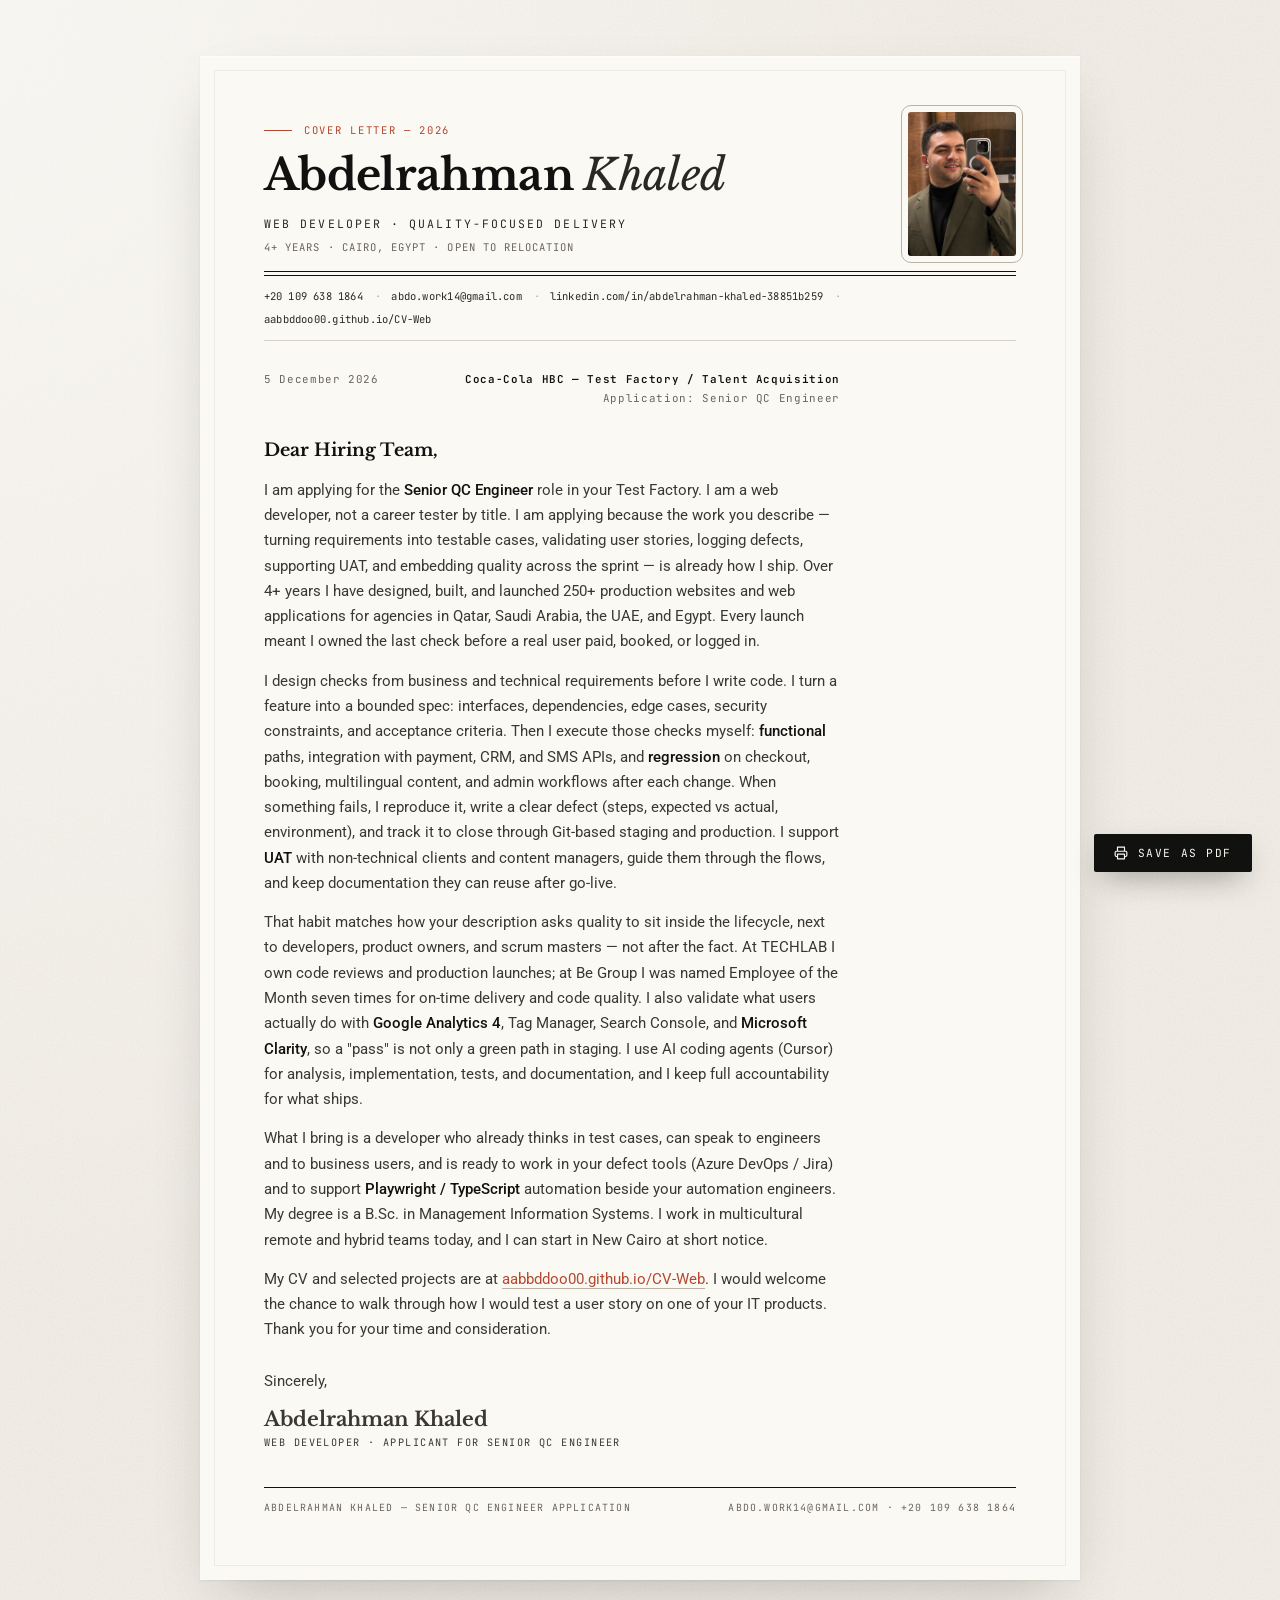
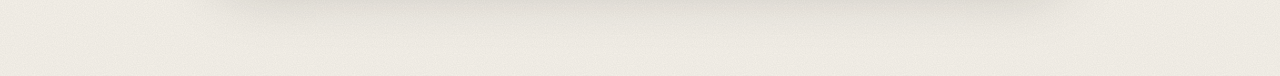
==== cover-letter-qc.html @ 11be7c42 "Add Coca-Cola HBC Senior QC Engineer cover letter Co-authored-by: Cursor <cursoragent@cursor.com>" ====
<!DOCTYPE html>
<html lang="en">

<head>
    <meta charset="UTF-8">
    <meta name="viewport" content="width=device-width, initial-scale=1.0">
    <meta name="description"
        content="Cover Letter - Abdelrahman Khaled - Senior QC Engineer, Coca-Cola HBC Test Factory">
    <meta name="robots" content="noindex, nofollow">
    <meta name="theme-color" content="#f6f2ea">
    <title>Cover Letter | Abdelrahman Khaled — Senior QC Engineer</title>
    <link rel="preconnect" href="https://fonts.googleapis.com">
    <link rel="preconnect" href="https://fonts.gstatic.com" crossorigin>
    <link
        href="https://fonts.googleapis.com/css2?family=Libre+Baskerville:ital,wght@0,400;0,700;1,400&family=Roboto:wght@400;500;700&family=JetBrains+Mono:wght@500;600;700&display=swap"
        rel="stylesheet">
    <link rel="stylesheet" href="cv.css">
</head>

<body>

    <article class="page page--letter" role="document" aria-label="Cover letter of Abdelrahman Khaled">

        <header class="masthead">
            <div class="masthead__text">
                <p class="masthead__kicker">Cover Letter — 2026</p>
                <h1 class="masthead__name">Abdelrahman <em>Khaled</em></h1>
                <p class="masthead__role">Web Developer · Quality-focused delivery</p>
                <p class="masthead__sub">4+ Years · Cairo, Egypt · Open to Relocation</p>
            </div>
            <img class="masthead__photo" src="profile-cv.jpg" alt="Profile photo of Abdelrahman Khaled" width="108"
                height="144">
        </header>

        <address class="contact" aria-label="Contact Information">
            <a href="tel:+201096381864">+20 109 638 1864</a>
            <a href="mailto:abdo.work14@gmail.com">abdo.work14@gmail.com</a>
            <a href="https://www.linkedin.com/in/abdelrahman-khaled-38851b259/" target="_blank"
                rel="noopener noreferrer">linkedin.com/in/abdelrahman-khaled-38851b259</a>
            <a href="https://aabbddoo00.github.io/CV-Web/" target="_blank"
                rel="noopener noreferrer">aabbddoo00.github.io/CV-Web</a>
        </address>

        <div class="letter">

            <div class="letter__meta">
                <p class="letter__date" id="current-date">September 2026</p>
                <p class="letter__to">
                    <span>Coca-Cola HBC — Test Factory / Talent Acquisition</span>
                    <span>Application: Senior QC Engineer</span>
                </p>
            </div>

            <p class="letter__salutation">Dear Hiring Team,</p>

            <div class="letter__body">
                <p>
                    I am applying for the <strong>Senior QC Engineer</strong> role in your Test Factory. I am a web
                    developer, not a career tester by title. I am applying because the work you describe — turning
                    requirements into testable cases, validating user stories, logging defects, supporting UAT, and
                    embedding quality across the sprint — is already how I ship. Over 4+ years I have designed, built,
                    and launched 250+ production websites and web applications for agencies in Qatar, Saudi Arabia, the
                    UAE, and Egypt. Every launch meant I owned the last check before a real user paid, booked, or
                    logged in.
                </p>

                <p>
                    I design checks from business and technical requirements before I write code. I turn a feature into
                    a bounded spec: interfaces, dependencies, edge cases, security constraints, and acceptance
                    criteria. Then I execute those checks myself: <strong>functional</strong> paths, integration with
                    payment, CRM, and SMS APIs, and <strong>regression</strong> on checkout, booking, multilingual
                    content, and admin workflows after each change. When something fails, I reproduce it, write a
                    clear defect (steps, expected vs actual, environment), and track it to close through Git-based
                    staging and production. I support <strong>UAT</strong> with non-technical clients and content
                    managers, guide them through the flows, and keep documentation they can reuse after go-live.
                </p>

                <p>
                    That habit matches how your description asks quality to sit inside the lifecycle, next to
                    developers, product owners, and scrum masters — not after the fact. At TECHLAB I own code reviews
                    and production launches; at Be Group I was named Employee of the Month seven times for on-time
                    delivery and code quality. I also validate what users actually do with
                    <strong>Google Analytics 4</strong>, Tag Manager, Search Console, and <strong>Microsoft
                    Clarity</strong>, so a "pass" is not only a green path in staging. I use AI coding agents (Cursor)
                    for analysis, implementation, tests, and documentation, and I keep full accountability for what
                    ships.
                </p>

                <p>
                    What I bring is a developer who already thinks in test cases, can speak to engineers and to
                    business users, and is ready to work in your defect tools (Azure DevOps / Jira) and to support
                    <strong>Playwright / TypeScript</strong> automation beside your automation engineers. My degree is
                    a B.Sc. in Management Information Systems. I work in multicultural remote and hybrid teams today,
                    and I can start in New Cairo at short notice.
                </p>

                <p>
                    My CV and selected projects are at
                    <a href="https://aabbddoo00.github.io/CV-Web/">aabbddoo00.github.io/CV-Web</a>. I would welcome the
                    chance to walk through how I would test a user story on one of your IT products. Thank you for
                    your time and consideration.
                </p>
            </div>

            <div class="letter__closing">
                <p>Sincerely,</p>
                <p class="letter__signature">Abdelrahman Khaled</p>
                <p class="letter__signature-role">Web Developer · Applicant for Senior QC Engineer</p>
            </div>

        </div>

        <footer class="colophon">
            <span>Abdelrahman Khaled — Senior QC Engineer application</span>
            <span>abdo.work14@gmail.com · +20 109 638 1864</span>
        </footer>

    </article>

    <button class="print-btn" onclick="window.print()" aria-label="Print or Save as PDF">
        <svg class="icon" viewBox="0 0 24 24" fill="none" stroke="currentColor" stroke-width="2" stroke-linecap="round"
            stroke-linejoin="round" aria-hidden="true">
            <path d="M6 9V2h12v7M6 18H4a2 2 0 0 1-2-2v-5a2 2 0 0 1 2-2h16a2 2 0 0 1 2 2v5a2 2 0 0 1-2 2h-2" />
            <rect x="6" y="14" width="12" height="8" />
        </svg>
        <span>Save as PDF</span>
    </button>

    <script>
        document.getElementById('current-date').textContent =
            new Date().toLocaleDateString('en-GB', { day: 'numeric', month: 'long', year: 'numeric' });
    </script>

</body>

</html>
---- cv.css ----
/* ==========================================================
   ABDELRAHMAN KHALED — CV
   Editorial system: Libre Baskerville (display) / Roboto (text)
   / JetBrains Mono (meta). One accent colour. Paper, ink, hairlines.
   ========================================================== */

:root {
    --paper: #f6f2ea;
    --page: #fbf9f4;
    --ink: #111110;
    --ink-soft: #2a2825;
    --text: #3b3834;
    --muted: #6a655d;
    --hairline: #d9d2c4;
    --hairline-strong: #b9b1a1;
    --accent: #b4472e;
    --accent-soft: rgba(180, 71, 46, 0.08);

    --font-display: 'Libre Baskerville', 'Iowan Old Style', Georgia, serif;
    --font-text: 'Roboto', 'Helvetica Neue', Arial, sans-serif;
    --font-mono: 'JetBrains Mono', 'SFMono-Regular', Menlo, monospace;
    --page-pad-x: 64px;
    --ease-out: cubic-bezier(0.22, 1, 0.36, 1);
}

/* ---------- Reset ---------- */
*,
*::before,
*::after {
    box-sizing: border-box;
    margin: 0;
    padding: 0;
}

html {
    font-size: 16px;
    -webkit-text-size-adjust: 100%;
}

body {
    font-family: var(--font-text);
    font-size: 0.95rem;
    font-weight: 400;
    line-height: 1.6;
    color: var(--text);
    background-color: var(--paper);
    background-image:
        radial-gradient(ellipse at top left, rgba(255, 255, 255, 0.55), transparent 55%),
        url("data:image/svg+xml,%3Csvg xmlns='http://www.w3.org/2000/svg' width='160' height='160'%3E%3Cfilter id='n'%3E%3CfeTurbulence type='fractalNoise' baseFrequency='0.9' numOctaves='2' stitchTiles='stitch'/%3E%3CfeColorMatrix values='0 0 0 0 0 0 0 0 0 0 0 0 0 0 0 0 0 0 0.06 0'/%3E%3C/filter%3E%3Crect width='100%25' height='100%25' filter='url(%23n)'/%3E%3C/svg%3E");
    -webkit-font-smoothing: antialiased;
    -moz-osx-font-smoothing: grayscale;
    min-height: 100vh;
    padding: 56px 24px 96px;
    display: flex;
    justify-content: center;
    align-items: flex-start;
}

a {
    color: inherit;
    text-decoration: none;
}

address {
    font-style: normal;
}

img {
    display: block;
    max-width: 100%;
}

/* ---------- Page ---------- */
.page {
    width: 100%;
    max-width: 880px;
    background: var(--page);
    padding: 56px var(--page-pad-x) 64px;
    position: relative;
    box-shadow:
        0 1px 0 rgba(255, 255, 255, 0.6) inset,
        0 1px 2px rgba(22, 21, 19, 0.06),
        0 24px 60px -24px rgba(22, 21, 19, 0.28);
}

.page::before {
    /* faint inner margin line, like a printed sheet */
    content: '';
    position: absolute;
    inset: 14px;
    border: 1px solid rgba(22, 21, 19, 0.06);
    pointer-events: none;
}

/* ---------- Shared type ---------- */
.mono {
    font-family: var(--font-mono);
    font-size: 0.66rem;
    letter-spacing: 0.14em;
    text-transform: uppercase;
    color: var(--muted);
}

/* ==========================================================
   MASTHEAD
   ========================================================== */
.masthead {
    display: grid;
    grid-template-columns: 1fr auto;
    gap: 32px;
    align-items: end;
    padding-bottom: 20px;
    position: relative;
}

.masthead::after {
    /* double hairline, newspaper style */
    content: '';
    position: absolute;
    left: 0;
    right: 0;
    bottom: 0;
    height: 5px;
    border-top: 1px solid var(--ink);
    border-bottom: 1px solid var(--ink);
}

.masthead__kicker {
    font-family: var(--font-mono);
    font-size: 0.66rem;
    letter-spacing: 0.16em;
    text-transform: uppercase;
    color: var(--accent);
    margin-bottom: 14px;
    display: flex;
    align-items: center;
    gap: 12px;
}

.masthead__kicker::before {
    content: '';
    width: 28px;
    height: 1px;
    background: var(--accent);
}

.masthead__name {
    font-family: var(--font-display);
    font-weight: 700;
    font-size: clamp(2rem, 4vw, 2.7rem);
    line-height: 1.05;
    letter-spacing: -0.015em;
    color: var(--ink);
}

.masthead__name em {
    font-style: italic;
    font-weight: 400;
    color: var(--ink-soft);
}

.masthead__role {
    margin-top: 16px;
    font-family: var(--font-mono);
    font-size: 0.72rem;
    letter-spacing: 0.18em;
    text-transform: uppercase;
    color: var(--ink-soft);
}

.masthead__sub {
    margin-top: 6px;
    font-family: var(--font-mono);
    font-size: 0.66rem;
    letter-spacing: 0.1em;
    text-transform: uppercase;
    color: var(--muted);
}

.masthead__photo {
    width: 108px;
    height: 144px;
    object-fit: cover;
    object-position: 50% 30%;
    border-radius: 3px;
    filter: grayscale(0.15) contrast(1.04);
    outline: 1px solid var(--hairline-strong);
    outline-offset: 6px;
}

/* Contact row under the rule */
.contact {
    display: flex;
    flex-wrap: wrap;
    align-items: center;
    gap: 6px 0;
    padding: 12px 0;
    border-bottom: 1px solid var(--hairline);
    font-family: var(--font-mono);
    font-size: 0.66rem;
    letter-spacing: 0.02em;
    color: var(--ink-soft);
}

.contact a,
.contact span {
    position: relative;
    padding-right: 14px;
    margin-right: 14px;
    white-space: nowrap;
}

.contact > *:not(:last-child)::after {
    content: '·';
    position: absolute;
    right: -4px;
    top: 50%;
    transform: translateY(-50%);
    color: var(--hairline-strong);
}

.contact > *:last-child {
    padding-right: 0;
    margin-right: 0;
}

.contact a {
    transition: color 0.2s var(--ease-out);
}

.contact a:hover {
    color: var(--accent);
}

/* ==========================================================
   SECTIONS — hanging headings
   ========================================================== */
.section {
    padding: 28px 0;
    border-bottom: 1px solid var(--hairline);
}

.section:last-child {
    border-bottom: none;
    padding-bottom: 0;
}

/* Inline heading: number + title + trailing hairline */
.section__head {
    display: flex;
    align-items: baseline;
    gap: 14px;
    margin-bottom: 18px;
}

.section__head::after {
    content: '';
    flex: 1;
    height: 1px;
    background: var(--hairline);
    align-self: center;
}

.section__num {
    font-family: var(--font-display);
    font-size: 1.25rem;
    font-weight: 400;
    line-height: 1;
    color: var(--accent);
    letter-spacing: -0.02em;
}

.section__title {
    font-family: var(--font-mono);
    font-size: 0.66rem;
    font-weight: 500;
    letter-spacing: 0.18em;
    text-transform: uppercase;
    color: var(--ink);
}

.section__body {
    min-width: 0;
}

/* ---------- Summary ---------- */
.summary {
    font-family: var(--font-display);
    font-size: 1rem;
    line-height: 1.7;
    color: var(--ink-soft);
    font-weight: 400;
    max-width: 68ch;
}

.summary strong {
    font-weight: 700;
    color: var(--ink);
}

/* ---------- Highlights strip ---------- */
.highlights {
    display: grid;
    grid-template-columns: repeat(4, 1fr);
    margin-top: 26px;
    border-top: 1px solid var(--hairline);
}

.highlight {
    padding: 16px 18px 14px 0;
    border-right: 1px solid var(--hairline);
}

.highlight:not(:first-child) {
    padding-left: 18px;
}

.highlight:last-child {
    border-right: none;
}

.highlight__value {
    font-family: var(--font-display);
    font-size: 2.1rem;
    font-weight: 700;
    line-height: 1;
    color: var(--ink);
    letter-spacing: -0.03em;
}

.highlight__value sup {
    font-size: 0.5em;
    vertical-align: super;
    color: var(--accent);
    margin-left: 1px;
}

.highlight__label {
    margin-top: 8px;
    font-family: var(--font-mono);
    font-size: 0.62rem;
    letter-spacing: 0.1em;
    text-transform: uppercase;
    color: var(--muted);
    line-height: 1.5;
}

/* ==========================================================
   EXPERIENCE
   ========================================================== */
.job {
    padding: 0 0 22px;
    margin-bottom: 22px;
    border-bottom: 1px dashed var(--hairline);
}

.job:last-child {
    margin-bottom: 0;
    padding-bottom: 0;
    border-bottom: none;
}

.job__head {
    display: flex;
    flex-wrap: wrap;
    align-items: baseline;
    gap: 6px 16px;
    margin-bottom: 10px;
}

.job__company {
    font-family: var(--font-display);
    font-size: 1.22rem;
    font-weight: 700;
    color: var(--ink);
    letter-spacing: -0.01em;
    line-height: 1.15;
}

.job__tag {
    font-family: var(--font-mono);
    font-size: 0.6rem;
    letter-spacing: 0.12em;
    text-transform: uppercase;
    color: var(--accent);
    border: 1px solid currentColor;
    padding: 2px 7px;
    border-radius: 2px;
    line-height: 1.4;
}

.job__meta {
    margin-left: auto;
    font-family: var(--font-mono);
    font-size: 0.68rem;
    letter-spacing: 0.06em;
    color: var(--muted);
    white-space: nowrap;
}

.job__meta time {
    color: var(--ink-soft);
}

.job__meta .is-current {
    color: var(--accent);
}

.job__list {
    list-style: none;
}

.job__list li {
    position: relative;
    padding-left: 22px;
    font-size: 0.875rem;
    line-height: 1.6;
    color: var(--text);
}

.job__list li + li {
    margin-top: 5px;
}

.job__list li::before {
    content: '';
    position: absolute;
    left: 0;
    top: 0.78em;
    width: 12px;
    height: 1px;
    background: var(--accent);
}

/* ==========================================================
   EDUCATION + LANGUAGES
   ========================================================== */
.facts {
    display: grid;
    grid-template-columns: 1.4fr 1fr;
    gap: 32px;
}

.fact__label {
    font-family: var(--font-mono);
    font-size: 0.62rem;
    letter-spacing: 0.14em;
    text-transform: uppercase;
    color: var(--muted);
    margin-bottom: 8px;
}

.edu__degree {
    font-family: var(--font-display);
    font-size: 1.05rem;
    font-weight: 700;
    color: var(--ink);
    line-height: 1.3;
}

.edu__school {
    margin-top: 3px;
    font-size: 0.85rem;
    color: var(--text);
}

.edu__meta {
    margin-top: 6px;
    font-family: var(--font-mono);
    font-size: 0.66rem;
    letter-spacing: 0.06em;
    color: var(--muted);
}

.langs {
    display: flex;
    flex-direction: column;
    gap: 10px;
}

.lang {
    display: grid;
    grid-template-columns: 64px 1fr auto;
    align-items: center;
    gap: 12px;
}

.lang__name {
    font-family: var(--font-display);
    font-size: 0.98rem;
    font-weight: 700;
    color: var(--ink);
}

.lang__dots {
    display: flex;
    gap: 5px;
}

.lang__dot {
    width: 9px;
    height: 9px;
    border: 1px solid var(--ink);
    background: transparent;
}

.lang__dot--filled {
    background: var(--ink);
}

.lang__dot--half {
    background: linear-gradient(90deg, var(--ink) 50%, transparent 50%);
}

.lang__label {
    font-family: var(--font-mono);
    font-size: 0.64rem;
    letter-spacing: 0.1em;
    text-transform: uppercase;
    color: var(--muted);
}

/* ==========================================================
   SKILLS — run-in lines
   ========================================================== */
.skills {
    display: flex;
    flex-direction: column;
}

.skill-row {
    display: grid;
    grid-template-columns: 150px 1fr;
    gap: 16px;
    padding: 10px 0;
    border-bottom: 1px solid var(--hairline);
    align-items: baseline;
}

.skill-row:first-child {
    padding-top: 0;
}

.skill-row:last-child {
    border-bottom: none;
    padding-bottom: 0;
}

.skill-row dt {
    font-family: var(--font-mono);
    font-size: 0.64rem;
    letter-spacing: 0.14em;
    text-transform: uppercase;
    color: var(--ink);
    font-weight: 500;
}

.skill-row dd {
    font-size: 0.86rem;
    line-height: 1.6;
    color: var(--text);
}

.skill-row dd b {
    font-weight: 500;
    color: var(--ink);
}

/* ==========================================================
   PROJECTS — hairline grid
   ========================================================== */
.projects {
    display: grid;
    grid-template-columns: repeat(3, minmax(0, 1fr));
    border-top: 1px solid var(--hairline);
    border-left: 1px solid var(--hairline);
}

.project {
    display: grid;
    grid-template-columns: 40px 1fr;
    gap: 12px;
    align-items: start;
    padding: 14px 14px 14px 12px;
    border-right: 1px solid var(--hairline);
    border-bottom: 1px solid var(--hairline);
    position: relative;
    transition: background 0.25s var(--ease-out);
}

.project:hover {
    background: var(--accent-soft);
}

.project__logo {
    width: 40px;
    height: 32px;
    object-fit: contain;
    filter: grayscale(1) contrast(1.15) brightness(0.55);
    opacity: 0.85;
    transition: filter 0.3s var(--ease-out), opacity 0.3s var(--ease-out);
}

.project:hover .project__logo {
    filter: grayscale(0) contrast(1);
    opacity: 1;
}

.project__text {
    display: block;
    min-width: 0;
}

.project__name,
.project__desc {
    display: block;
}

.project__name {
    font-family: var(--font-display);
    font-size: 0.95rem;
    font-weight: 700;
    color: var(--ink);
    line-height: 1.2;
    transition: color 0.2s var(--ease-out);
}

.project:hover .project__name {
    color: var(--accent);
}

.project__desc {
    margin-top: 3px;
    font-size: 0.74rem;
    line-height: 1.4;
    color: var(--muted);
}

.project__arrow {
    position: absolute;
    top: 10px;
    right: 10px;
    font-family: var(--font-mono);
    font-size: 0.8rem;
    color: var(--accent);
    opacity: 0;
    transform: translate(-4px, 4px);
    transition: opacity 0.25s var(--ease-out), transform 0.25s var(--ease-out);
}

.project:hover .project__arrow {
    opacity: 1;
    transform: translate(0, 0);
}

/* ==========================================================
   COVER LETTER
   ========================================================== */
.letter {
    padding-top: 30px;
    max-width: 72ch;
    animation: rise 0.7s var(--ease-out) both;
    animation-delay: 0.16s;
}

.letter__meta {
    display: flex;
    justify-content: space-between;
    align-items: flex-start;
    gap: 24px;
    margin-bottom: 28px;
    font-family: var(--font-mono);
    font-size: 0.68rem;
    letter-spacing: 0.06em;
    color: var(--muted);
}

.letter__to {
    display: flex;
    flex-direction: column;
    gap: 2px;
    text-align: right;
}

.letter__to span:first-child {
    color: var(--ink);
    font-weight: 600;
}

.letter__salutation {
    font-family: var(--font-display);
    font-size: 1.1rem;
    font-weight: 700;
    color: var(--ink);
    margin-bottom: 14px;
}

.letter__body p {
    font-size: 0.93rem;
    line-height: 1.7;
    color: var(--text);
    margin-bottom: 14px;
}

.letter__body strong {
    color: var(--ink);
    font-weight: 500;
}

.letter__body a {
    color: var(--accent);
    border-bottom: 1px solid var(--hairline-strong);
}

.letter__closing {
    margin-top: 26px;
}

.letter__closing p {
    color: var(--text);
}

.letter__signature {
    margin-top: 14px;
    font-family: var(--font-display);
    font-size: 1.25rem;
    font-weight: 700;
    color: var(--ink);
    line-height: 1.2;
}

.letter__signature-role {
    margin-top: 4px;
    font-family: var(--font-mono);
    font-size: 0.64rem;
    letter-spacing: 0.14em;
    text-transform: uppercase;
    color: var(--muted);
}

/* ==========================================================
   FOOTER LINE
   ========================================================== */
.colophon {
    margin-top: 36px;
    padding-top: 12px;
    border-top: 1px solid var(--ink);
    display: flex;
    justify-content: space-between;
    font-family: var(--font-mono);
    font-size: 0.62rem;
    letter-spacing: 0.12em;
    text-transform: uppercase;
    color: var(--muted);
}

/* ==========================================================
   PRINT BUTTON
   ========================================================== */
.print-btn {
    position: fixed;
    right: 28px;
    bottom: 28px;
    z-index: 100;
    display: inline-flex;
    align-items: center;
    gap: 10px;
    padding: 12px 20px;
    background: var(--ink);
    color: var(--page);
    border: none;
    border-radius: 2px;
    font-family: var(--font-mono);
    font-size: 0.7rem;
    letter-spacing: 0.14em;
    text-transform: uppercase;
    cursor: pointer;
    box-shadow: 0 12px 30px -10px rgba(22, 21, 19, 0.5);
    transition: transform 0.25s var(--ease-out), background 0.25s var(--ease-out);
}

.print-btn:hover {
    transform: translateY(-2px);
    background: var(--accent);
}

.print-btn .icon {
    width: 14px;
    height: 14px;
    stroke: currentColor;
}

/* ==========================================================
   MOTION — staggered reveal
   ========================================================== */
@keyframes rise {
    from {
        opacity: 0;
        transform: translateY(14px);
    }
    to {
        opacity: 1;
        transform: translateY(0);
    }
}

.masthead,
.contact,
.section {
    animation: rise 0.7s var(--ease-out) both;
}

.contact { animation-delay: 0.08s; }
.section:nth-of-type(1) { animation-delay: 0.16s; }
.section:nth-of-type(2) { animation-delay: 0.24s; }
.section:nth-of-type(3) { animation-delay: 0.32s; }
.section:nth-of-type(4) { animation-delay: 0.40s; }
.section:nth-of-type(5) { animation-delay: 0.48s; }
.section:nth-of-type(6) { animation-delay: 0.56s; }

@media (prefers-reduced-motion: reduce) {
    .masthead,
    .contact,
    .section {
        animation: none;
    }

    .project,
    .project__logo,
    .project__name,
    .project__arrow,
    .print-btn,
    .contact a {
        transition: none;
    }
}

/* ==========================================================
   RESPONSIVE
   ========================================================== */
@media (max-width: 860px) {
    :root {
        --page-pad-x: 40px;
    }

    .highlights {
        grid-template-columns: repeat(2, 1fr);
    }

    .highlight:nth-child(2) {
        border-right: none;
    }

    .highlight:nth-child(n + 3) {
        border-top: 1px solid var(--hairline);
    }

    .highlight:nth-child(3) {
        padding-left: 0;
    }

    .projects {
        grid-template-columns: repeat(2, minmax(0, 1fr));
    }
}

@media (max-width: 680px) {
    :root {
        --page-pad-x: 24px;
    }

    body {
        padding: 0;
    }

    .page {
        padding-top: 36px;
        box-shadow: none;
    }

    .page::before {
        display: none;
    }

    .masthead {
        grid-template-columns: 1fr;
        gap: 20px;
    }

    .masthead__photo {
        order: -1;
        width: 84px;
        height: 112px;
    }

    .section {
        padding: 24px 0;
    }

    .job__meta {
        margin-left: 0;
        white-space: normal;
    }

    .facts {
        grid-template-columns: 1fr;
        gap: 24px;
    }

    .skill-row {
        grid-template-columns: 1fr;
        gap: 4px;
    }

    .projects {
        grid-template-columns: 1fr;
    }

    .colophon {
        flex-direction: column;
        gap: 4px;
    }
}

/* ==========================================================
   PRINT — A4, two pages
   ========================================================== */
@media print {
    @page {
        size: A4;
        margin: 0;
    }

    :root {
        --paper: #fff;
        --page: #fff;
        --page-pad-x: 13mm;
    }

    * {
        -webkit-print-color-adjust: exact !important;
        print-color-adjust: exact !important;
        animation: none !important;
        transition: none !important;
    }

    html,
    body {
        width: 210mm;
        background: #fff !important;
        background-image: none !important;
    }

    body {
        display: block;
        padding: 0;
        min-height: auto;
        font-size: 0.82rem;
    }

    .page {
        max-width: none;
        width: 210mm;
        padding: 9mm var(--page-pad-x) 10mm;
        box-shadow: none;
    }

    .page::before,
    .print-btn {
        display: none !important;
    }

    .masthead {
        gap: 24px;
        padding-bottom: 14px;
    }

    .masthead__name {
        font-size: 2rem;
    }

    .masthead__kicker {
        margin-bottom: 10px;
        font-size: 0.6rem;
    }

    .masthead__role {
        margin-top: 12px;
        font-size: 0.66rem;
    }

    .masthead__sub {
        font-size: 0.6rem;
    }

    .masthead__photo {
        width: 82px;
        height: 109px;
        outline-offset: 4px;
    }

    .contact {
        padding: 8px 0;
        font-size: 0.6rem;
        flex-wrap: nowrap;
    }

    .section {
        padding: 13px 0;
        break-inside: auto;
    }

    .section__head {
        margin-bottom: 10px;
        gap: 10px;
        break-after: avoid;
    }

    /* Undo the narrow-viewport reflow: print width is fixed at A4. */
    .highlights {
        grid-template-columns: repeat(4, 1fr);
    }

    .highlight {
        border-top: none !important;
        border-right: 1px solid var(--hairline) !important;
    }

    .highlight:last-child {
        border-right: none !important;
    }

    .highlight:not(:first-child) {
        padding-left: 12px !important;
    }

    .projects {
        grid-template-columns: repeat(3, minmax(0, 1fr));
    }

    .section--keep {
        break-inside: avoid;
    }

    .section__num {
        font-size: 1.1rem;
    }

    .section__title {
        font-size: 0.6rem;
    }

    .summary {
        font-size: 0.86rem;
        line-height: 1.5;
        max-width: none;
    }

    .highlights {
        margin-top: 12px;
    }

    .highlight {
        padding: 8px 12px 6px 0;
    }

    .highlight:not(:first-child) {
        padding-left: 12px;
    }

    .highlight__value {
        font-size: 1.5rem;
    }

    .highlight__label {
        font-size: 0.55rem;
        margin-top: 5px;
    }

    .job {
        break-inside: avoid;
        padding-bottom: 9px;
        margin-bottom: 9px;
    }

    .job__head {
        margin-bottom: 4px;
    }

    .job__company {
        font-size: 0.96rem;
    }

    .job__meta {
        font-size: 0.6rem;
    }

    .job__tag {
        font-size: 0.52rem;
    }

    .job__list li {
        font-size: 0.71rem;
        line-height: 1.45;
        padding-left: 18px;
    }

    .job__list li + li {
        margin-top: 2px;
    }

    .job__list li::before {
        width: 10px;
    }

    .edu__degree {
        font-size: 0.9rem;
    }

    .edu__school {
        font-size: 0.74rem;
    }

    .edu__meta,
    .lang__label {
        font-size: 0.58rem;
    }

    .lang__name {
        font-size: 0.84rem;
    }

    .skill-row {
        grid-template-columns: 120px 1fr;
        padding: 6px 0;
        gap: 12px;
    }

    .skill-row dt {
        font-size: 0.56rem;
    }

    .skill-row dd {
        font-size: 0.74rem;
        line-height: 1.5;
    }

    .project {
        padding: 9px 10px 9px 9px;
        gap: 9px;
        grid-template-columns: 30px 1fr;
    }

    .project__logo {
        width: 30px;
        height: 26px;
        /* brightness keeps white-on-dark brand marks visible on white paper */
        filter: grayscale(1) brightness(0.5) contrast(1.3);
        opacity: 1;
    }

    .project__name {
        font-size: 0.8rem;
    }

    .project__desc {
        font-size: 0.62rem;
        color: #6f6a61;
    }

    .project__arrow {
        display: none;
    }

    .colophon {
        margin-top: 20px;
        font-size: 0.55rem;
    }

    /* Cover letter: single A4 page */
    .page--letter .contact {
        flex-wrap: wrap;
    }

    .page--letter .contact > * {
        white-space: nowrap;
    }

    .letter {
        padding-top: 16px;
        max-width: none;
    }

    .letter__meta {
        margin-bottom: 16px;
        font-size: 0.6rem;
    }

    .letter__salutation {
        font-size: 0.95rem;
        margin-bottom: 8px;
    }

    .letter__body p {
        font-size: 0.78rem;
        line-height: 1.55;
        margin-bottom: 9px;
    }

    .letter__closing {
        margin-top: 14px;
        font-size: 0.78rem;
    }

    .letter__signature {
        font-size: 1.05rem;
        margin-top: 8px;
    }

    .page--letter .colophon {
        margin-top: 16px;
    }

    a[href^="http"]::after {
        content: none;
    }
}
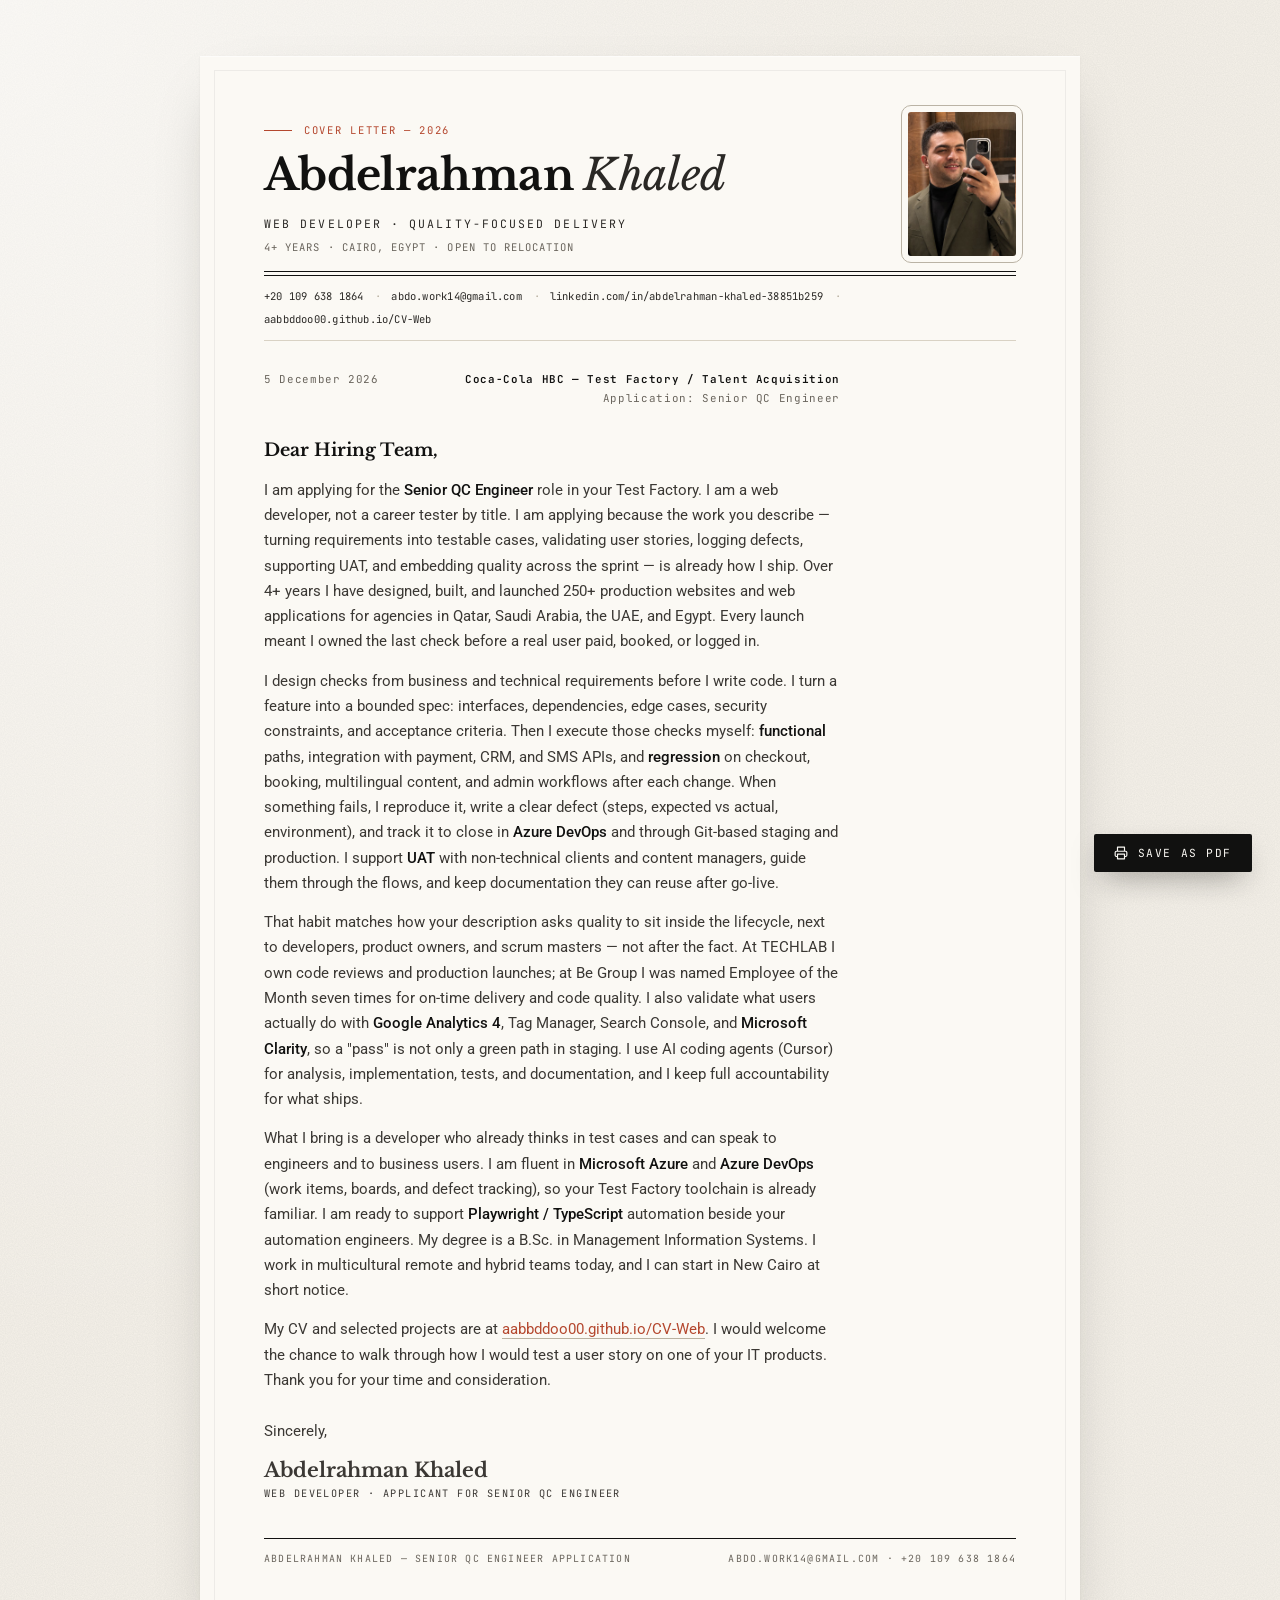
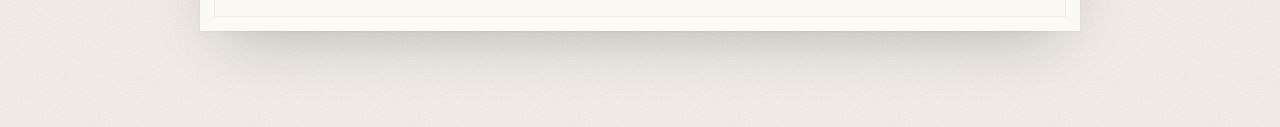
==== commit 874baad4: "Add Azure and Azure DevOps to CV and Coca-Cola cover letters Co-authored-by: Cursor <cursoragent@cur" ====
--- a/cover-letter-qc.html
+++ b/cover-letter-qc.html
@@ -70,8 +70,9 @@
                     criteria. Then I execute those checks myself: <strong>functional</strong> paths, integration with
                     payment, CRM, and SMS APIs, and <strong>regression</strong> on checkout, booking, multilingual
                     content, and admin workflows after each change. When something fails, I reproduce it, write a
-                    clear defect (steps, expected vs actual, environment), and track it to close through Git-based
-                    staging and production. I support <strong>UAT</strong> with non-technical clients and content
+                    clear defect (steps, expected vs actual, environment), and track it to close in
+                    <strong>Azure DevOps</strong> and through Git-based staging and production. I support
+                    <strong>UAT</strong> with non-technical clients and content
                     managers, guide them through the flows, and keep documentation they can reuse after go-live.
                 </p>
 
@@ -87,8 +88,10 @@
                 </p>
 
                 <p>
-                    What I bring is a developer who already thinks in test cases, can speak to engineers and to
-                    business users, and is ready to work in your defect tools (Azure DevOps / Jira) and to support
+                    What I bring is a developer who already thinks in test cases and can speak to engineers and to
+                    business users.                     I am fluent in <strong>Microsoft Azure</strong> and
+                    <strong>Azure DevOps</strong> (work items, boards, and defect tracking), so your Test Factory
+                    toolchain is already familiar. I am ready to support
                     <strong>Playwright / TypeScript</strong> automation beside your automation engineers. My degree is
                     a B.Sc. in Management Information Systems. I work in multicultural remote and hybrid teams today,
                     and I can start in New Cairo at short notice.
